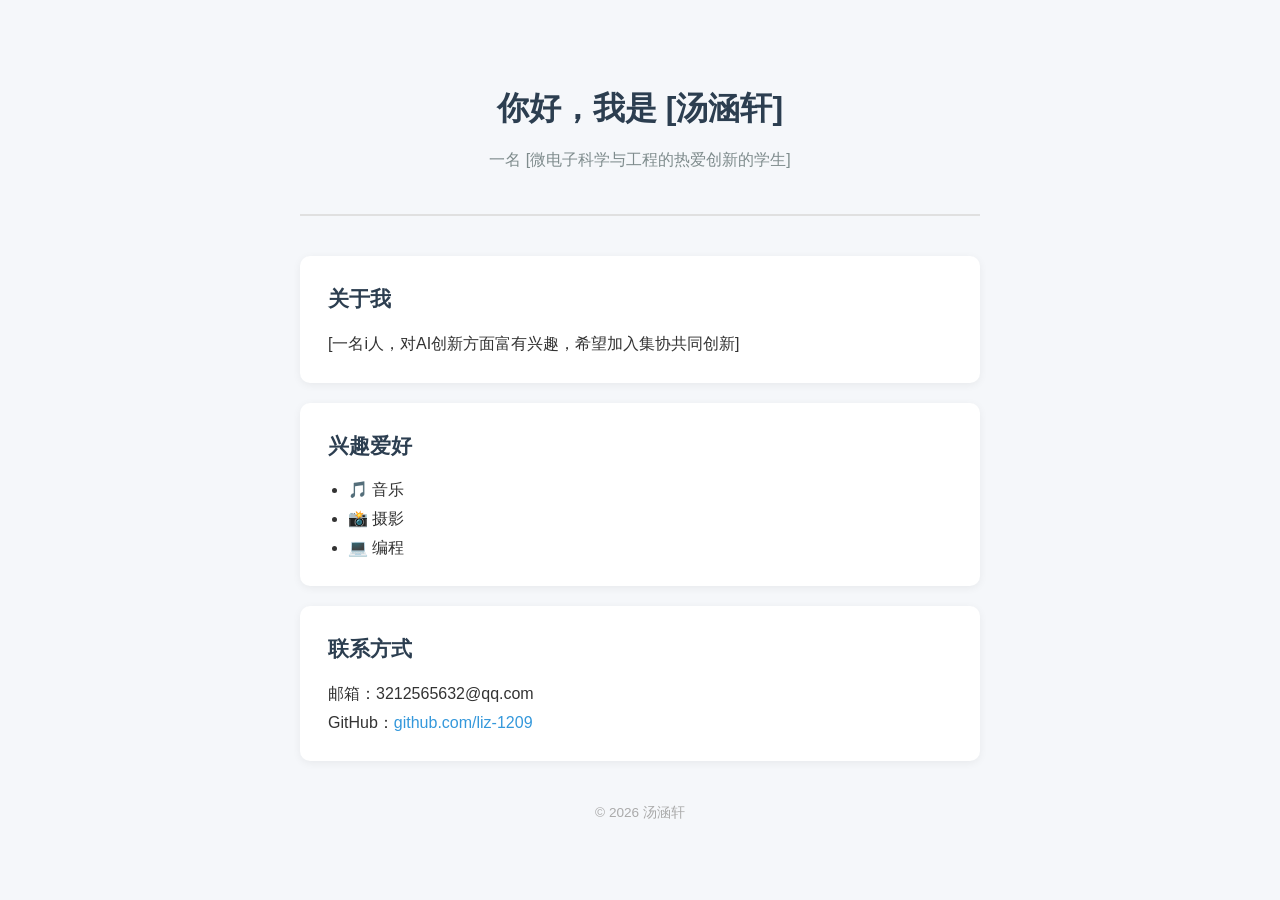
==== index.html @ 890c4b35 "Add files via upload" ====
<!DOCTYPE html>
<html lang="zh-CN">
<head>
    <meta charset="UTF-8">
    <meta name="viewport" content="width=device-width, initial-scale=1.0">
    <title>汤涵轩 - 个人主页</title>
    <link rel="stylesheet" href="style.css">
</head>
<body>
    <header>
        <h1>你好，我是 [汤涵轩]</h1>
        <p>一名 [微电子科学与工程的热爱创新的学生]</p >
    </header>

    <section id="about">
        <h2>关于我</h2>
        <p>[一名i人，对AI创新方面富有兴趣，希望加入集协共同创新]</p >
    </section>

    <section id="interests">
        <h2>兴趣爱好</h2>
        <ul>
            <li>🎵 音乐</li>
            <li>📸 摄影</li>
            <li>💻 编程</li>
        </ul>
    </section>

    <section id="contact">
        <h2>联系方式</h2>
        <p>邮箱：3212565632@qq.com</p >
        <p>GitHub：<a href=" ">github.com/liz-1209</a ></p >
    </section>

    <footer>
        <p>© 2026 汤涵轩</p >
    </footer>
</body>
</html>
---- style.css ----
/* 全局重置 */
* {
    margin: 0;
    padding: 0;
    box-sizing: border-box;
}

body {
    font-family: "Microsoft YaHei", Arial, sans-serif;
    background: #f5f7fa;
    color: #333;
    line-height: 1.8;
    max-width: 720px;
    margin: 0 auto;
    padding: 40px 20px;
}

/* 头部区域 */
header {
    text-align: center;
    padding: 40px 0;
    border-bottom: 2px solid #e0e0e0;
    margin-bottom: 40px;
}

header h1 {
    font-size: 2em;
    color: #2c3e50;
    margin-bottom: 8px;
}

header p {
    color: #7f8c8d;
}

/* 各个板块 */
section {
    background: #fff;
    padding: 24px 28px;
    border-radius: 10px;
    margin-bottom: 20px;
    box-shadow: 0 2px 8px rgba(0, 0, 0, 0.06);
}

section h2 {
    font-size: 1.3em;
    color: #2c3e50;
    margin-bottom: 12px;
}

section ul {
    padding-left: 20px;
}

section a {
    color: #3498db;
    text-decoration: none;
}

section a:hover {
    text-decoration: underline;
}

/* 页脚 */
footer {
    text-align: center;
    color: #aaa;
    font-size: 0.85em;
    margin-top: 40px;
}
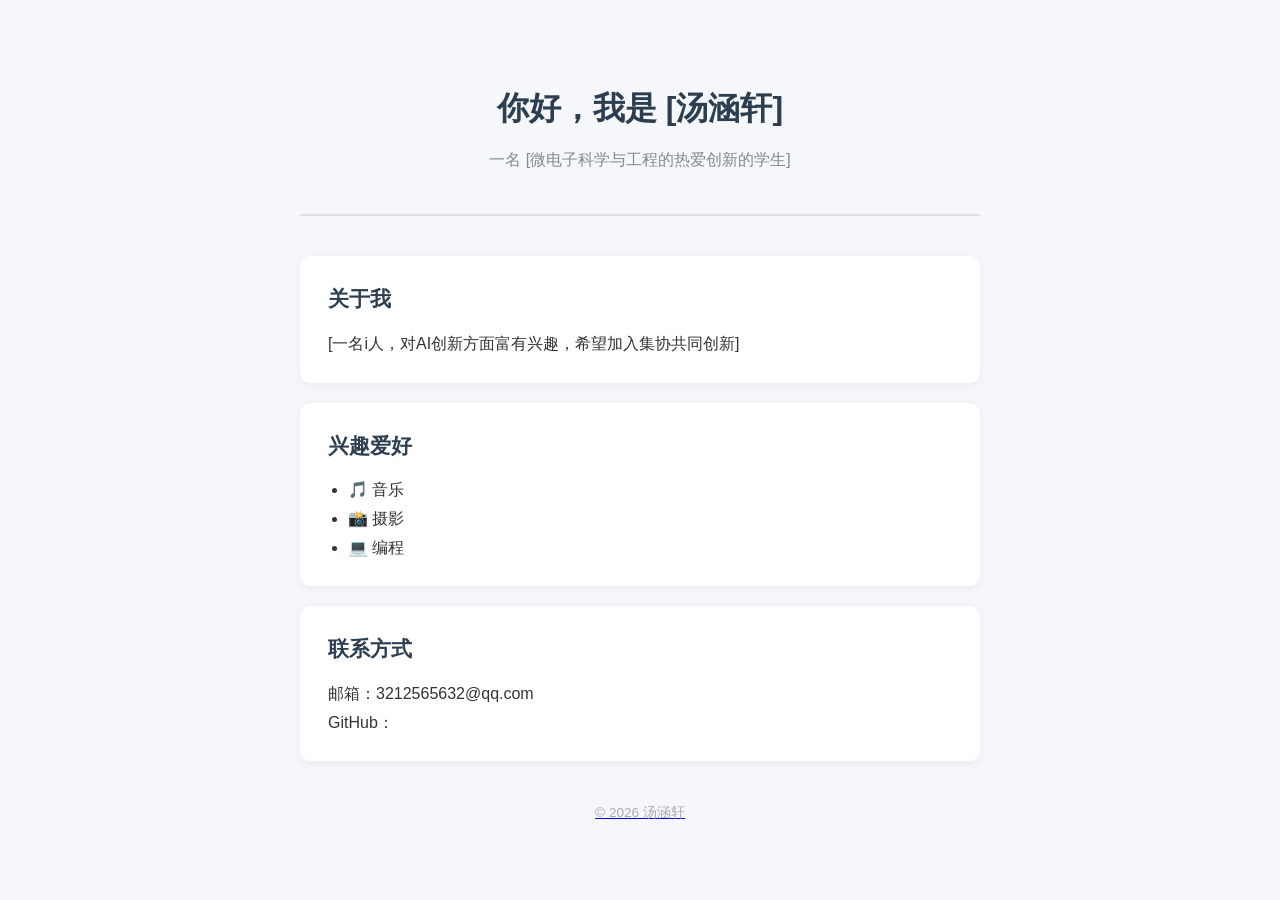
==== commit d48d2f78: "Fix HTML encoding issues in index.html" ====
--- a/index.html
+++ b/index.html
@@ -29,11 +29,11 @@
     <section id="contact">
         <h2>联系方式</h2>
         <p>邮箱：3212565632@qq.com</p >
-        <p>GitHub：<a href=" ">github.com/liz-1209</a ></p >
+        <p>GitHub：<a href=https：//github.com/liz-1209</a ></p >
     </section>
 
     <footer>
         <p>© 2026 汤涵轩</p >
     </footer>
 </body>
-</html>+</html>
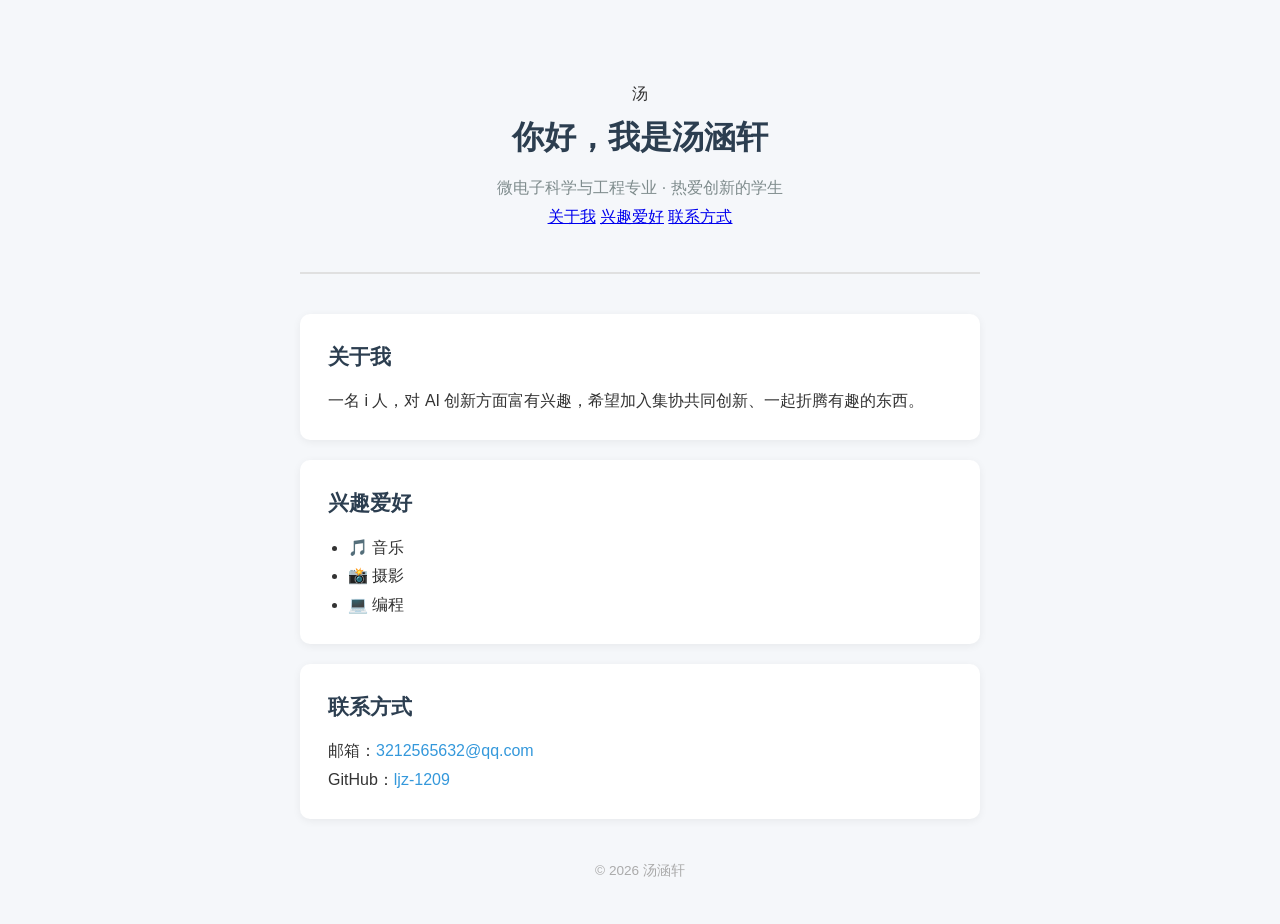
==== commit a89fb6dd: "????: fix GitHub link, restyle page" ====
--- a/index.html
+++ b/index.html
@@ -1,39 +1,47 @@
-<!DOCTYPE html>
-<html lang="zh-CN">
-<head>
-    <meta charset="UTF-8">
-    <meta name="viewport" content="width=device-width, initial-scale=1.0">
-    <title>汤涵轩 - 个人主页</title>
-    <link rel="stylesheet" href="style.css">
-</head>
-<body>
-    <header>
-        <h1>你好，我是 [汤涵轩]</h1>
-        <p>一名 [微电子科学与工程的热爱创新的学生]</p >
-    </header>
-
-    <section id="about">
-        <h2>关于我</h2>
-        <p>[一名i人，对AI创新方面富有兴趣，希望加入集协共同创新]</p >
-    </section>
-
-    <section id="interests">
-        <h2>兴趣爱好</h2>
-        <ul>
-            <li>🎵 音乐</li>
-            <li>📸 摄影</li>
-            <li>💻 编程</li>
-        </ul>
-    </section>
-
-    <section id="contact">
-        <h2>联系方式</h2>
-        <p>邮箱：3212565632@qq.com</p >
-        <p>GitHub：<a href=https：//github.com/liz-1209</a ></p >
-    </section>
-
-    <footer>
-        <p>© 2026 汤涵轩</p >
-    </footer>
-</body>
-</html>
+<!DOCTYPE html>
+<html lang="zh-CN">
+<head>
+    <meta charset="UTF-8">
+    <meta name="viewport" content="width=device-width, initial-scale=1.0">
+    <title>汤涵轩 - 个人主页</title>
+    <link rel="stylesheet" href="style.css">
+</head>
+<body>
+    <header class="hero">
+        <div class="avatar">汤</div>
+        <h1>你好，我是汤涵轩</h1>
+        <p class="subtitle">微电子科学与工程专业 · 热爱创新的学生</p>
+        <nav class="nav">
+            <a href="#about">关于我</a>
+            <a href="#interests">兴趣爱好</a>
+            <a href="#contact">联系方式</a>
+        </nav>
+    </header>
+
+    <main>
+        <section id="about" class="card">
+            <h2>关于我</h2>
+            <p>一名 i 人，对 AI 创新方面富有兴趣，希望加入集协共同创新、一起折腾有趣的东西。</p>
+        </section>
+
+        <section id="interests" class="card">
+            <h2>兴趣爱好</h2>
+            <ul class="hobby-list">
+                <li>🎵 音乐</li>
+                <li>📸 摄影</li>
+                <li>💻 编程</li>
+            </ul>
+        </section>
+
+        <section id="contact" class="card">
+            <h2>联系方式</h2>
+            <p>邮箱：<a href="mailto:3212565632@qq.com">3212565632@qq.com</a></p>
+            <p>GitHub：<a href="https://github.com/ljz-1209" target="_blank" rel="noopener">ljz-1209</a></p>
+        </section>
+    </main>
+
+    <footer>
+        <p>© 2026 汤涵轩</p>
+    </footer>
+</body>
+</html>
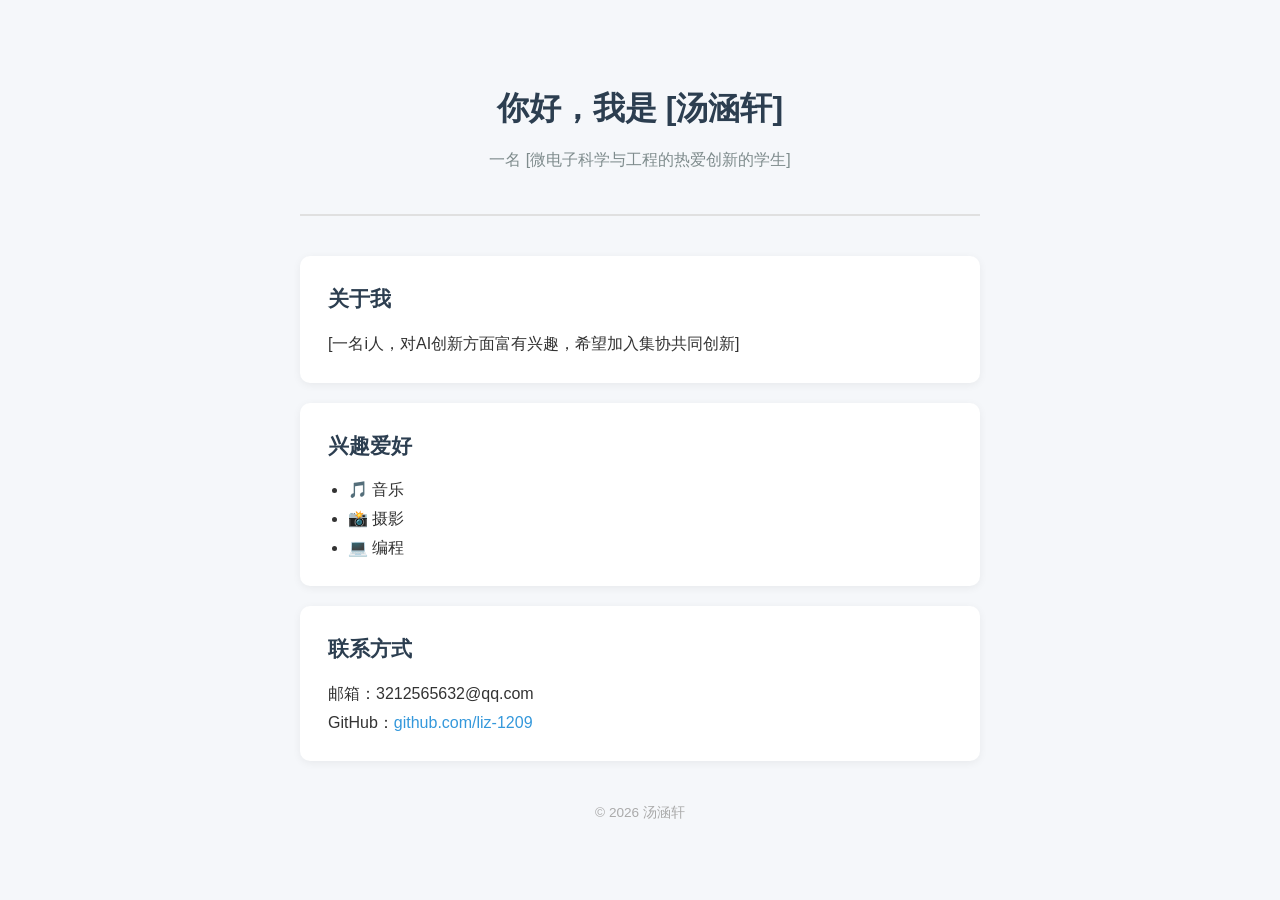
==== commit 05a56cc5: "chore: 首次提交，加入已有作品" ====
--- a/index.html
+++ b/index.html
@@ -7,41 +7,33 @@
     <link rel="stylesheet" href="style.css">
 </head>
 <body>
-    <header class="hero">
-        <div class="avatar">汤</div>
-        <h1>你好，我是汤涵轩</h1>
-        <p class="subtitle">微电子科学与工程专业 · 热爱创新的学生</p>
-        <nav class="nav">
-            <a href="#about">关于我</a>
-            <a href="#interests">兴趣爱好</a>
-            <a href="#contact">联系方式</a>
-        </nav>
+    <header>
+        <h1>你好，我是 [汤涵轩]</h1>
+        <p>一名 [微电子科学与工程的热爱创新的学生]</p >
     </header>
 
-    <main>
-        <section id="about" class="card">
-            <h2>关于我</h2>
-            <p>一名 i 人，对 AI 创新方面富有兴趣，希望加入集协共同创新、一起折腾有趣的东西。</p>
-        </section>
+    <section id="about">
+        <h2>关于我</h2>
+        <p>[一名i人，对AI创新方面富有兴趣，希望加入集协共同创新]</p >
+    </section>
 
-        <section id="interests" class="card">
-            <h2>兴趣爱好</h2>
-            <ul class="hobby-list">
-                <li>🎵 音乐</li>
-                <li>📸 摄影</li>
-                <li>💻 编程</li>
-            </ul>
-        </section>
+    <section id="interests">
+        <h2>兴趣爱好</h2>
+        <ul>
+            <li>🎵 音乐</li>
+            <li>📸 摄影</li>
+            <li>💻 编程</li>
+        </ul>
+    </section>
 
-        <section id="contact" class="card">
-            <h2>联系方式</h2>
-            <p>邮箱：<a href="mailto:3212565632@qq.com">3212565632@qq.com</a></p>
-            <p>GitHub：<a href="https://github.com/ljz-1209" target="_blank" rel="noopener">ljz-1209</a></p>
-        </section>
-    </main>
+    <section id="contact">
+        <h2>联系方式</h2>
+        <p>邮箱：3212565632@qq.com</p >
+        <p>GitHub：<a href=" ">github.com/liz-1209</a ></p >
+    </section>
 
     <footer>
-        <p>© 2026 汤涵轩</p>
+        <p>© 2026 汤涵轩</p >
     </footer>
 </body>
-</html>
+</html>
--- a/style.css
+++ b/style.css
@@ -1,70 +1,70 @@
-/* 全局重置 */
-* {
-    margin: 0;
-    padding: 0;
-    box-sizing: border-box;
-}
-
-body {
-    font-family: "Microsoft YaHei", Arial, sans-serif;
-    background: #f5f7fa;
-    color: #333;
-    line-height: 1.8;
-    max-width: 720px;
-    margin: 0 auto;
-    padding: 40px 20px;
-}
-
-/* 头部区域 */
-header {
-    text-align: center;
-    padding: 40px 0;
-    border-bottom: 2px solid #e0e0e0;
-    margin-bottom: 40px;
-}
-
-header h1 {
-    font-size: 2em;
-    color: #2c3e50;
-    margin-bottom: 8px;
-}
-
-header p {
-    color: #7f8c8d;
-}
-
-/* 各个板块 */
-section {
-    background: #fff;
-    padding: 24px 28px;
-    border-radius: 10px;
-    margin-bottom: 20px;
-    box-shadow: 0 2px 8px rgba(0, 0, 0, 0.06);
-}
-
-section h2 {
-    font-size: 1.3em;
-    color: #2c3e50;
-    margin-bottom: 12px;
-}
-
-section ul {
-    padding-left: 20px;
-}
-
-section a {
-    color: #3498db;
-    text-decoration: none;
-}
-
-section a:hover {
-    text-decoration: underline;
-}
-
-/* 页脚 */
-footer {
-    text-align: center;
-    color: #aaa;
-    font-size: 0.85em;
-    margin-top: 40px;
+/* 全局重置 */
+* {
+    margin: 0;
+    padding: 0;
+    box-sizing: border-box;
+}
+
+body {
+    font-family: "Microsoft YaHei", Arial, sans-serif;
+    background: #f5f7fa;
+    color: #333;
+    line-height: 1.8;
+    max-width: 720px;
+    margin: 0 auto;
+    padding: 40px 20px;
+}
+
+/* 头部区域 */
+header {
+    text-align: center;
+    padding: 40px 0;
+    border-bottom: 2px solid #e0e0e0;
+    margin-bottom: 40px;
+}
+
+header h1 {
+    font-size: 2em;
+    color: #2c3e50;
+    margin-bottom: 8px;
+}
+
+header p {
+    color: #7f8c8d;
+}
+
+/* 各个板块 */
+section {
+    background: #fff;
+    padding: 24px 28px;
+    border-radius: 10px;
+    margin-bottom: 20px;
+    box-shadow: 0 2px 8px rgba(0, 0, 0, 0.06);
+}
+
+section h2 {
+    font-size: 1.3em;
+    color: #2c3e50;
+    margin-bottom: 12px;
+}
+
+section ul {
+    padding-left: 20px;
+}
+
+section a {
+    color: #3498db;
+    text-decoration: none;
+}
+
+section a:hover {
+    text-decoration: underline;
+}
+
+/* 页脚 */
+footer {
+    text-align: center;
+    color: #aaa;
+    font-size: 0.85em;
+    margin-top: 40px;
 }
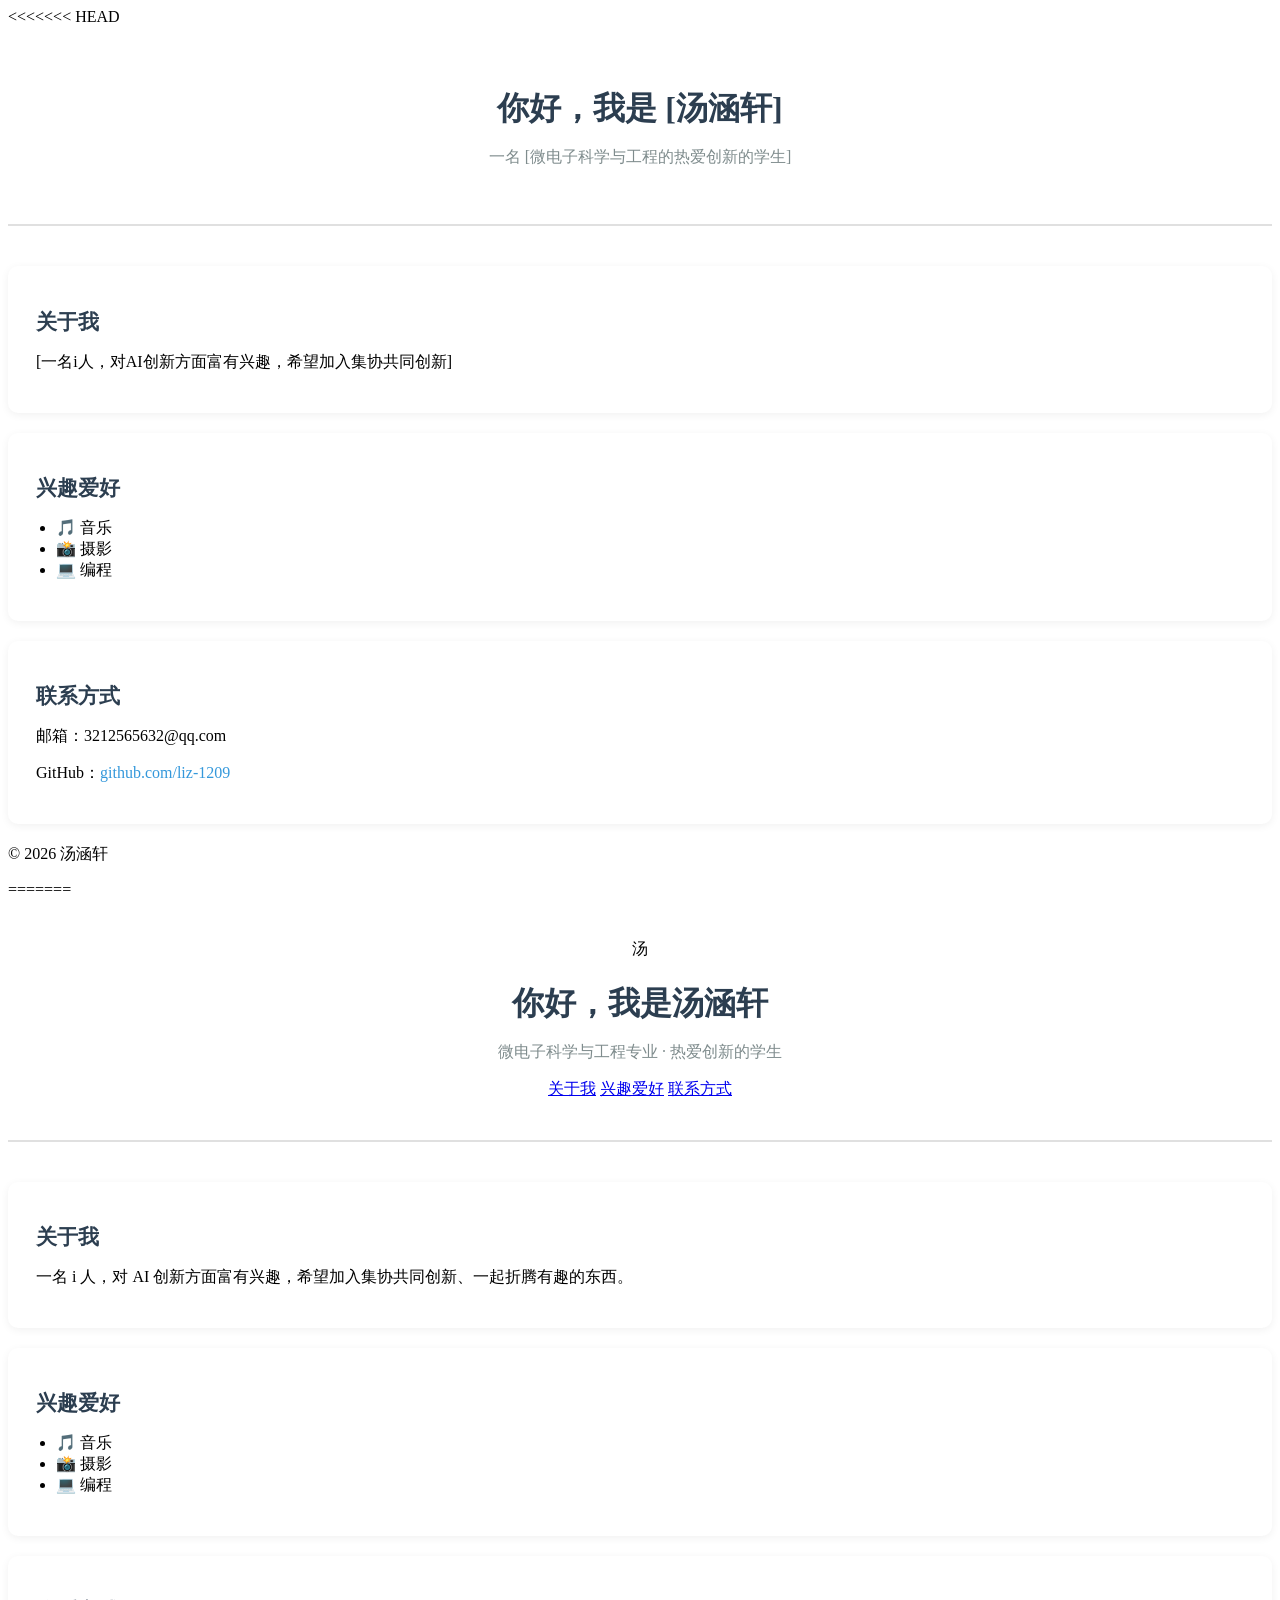
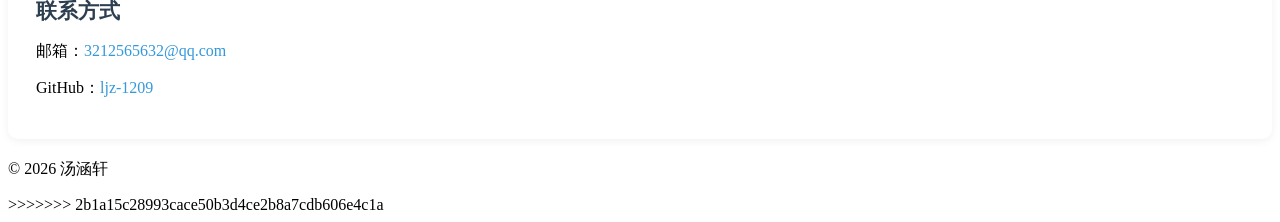
==== commit c3653667: "fix: 解决本地与远程的代码冲突" ====
--- a/index.html
+++ b/index.html
@@ -7,6 +7,7 @@
     <link rel="stylesheet" href="style.css">
 </head>
 <body>
+<<<<<<< HEAD
     <header>
         <h1>你好，我是 [汤涵轩]</h1>
         <p>一名 [微电子科学与工程的热爱创新的学生]</p >
@@ -36,4 +37,44 @@
         <p>© 2026 汤涵轩</p >
     </footer>
 </body>
-</html>+</html>
+=======
+    <header class="hero">
+        <div class="avatar">汤</div>
+        <h1>你好，我是汤涵轩</h1>
+        <p class="subtitle">微电子科学与工程专业 · 热爱创新的学生</p>
+        <nav class="nav">
+            <a href="#about">关于我</a>
+            <a href="#interests">兴趣爱好</a>
+            <a href="#contact">联系方式</a>
+        </nav>
+    </header>
+
+    <main>
+        <section id="about" class="card">
+            <h2>关于我</h2>
+            <p>一名 i 人，对 AI 创新方面富有兴趣，希望加入集协共同创新、一起折腾有趣的东西。</p>
+        </section>
+
+        <section id="interests" class="card">
+            <h2>兴趣爱好</h2>
+            <ul class="hobby-list">
+                <li>🎵 音乐</li>
+                <li>📸 摄影</li>
+                <li>💻 编程</li>
+            </ul>
+        </section>
+
+        <section id="contact" class="card">
+            <h2>联系方式</h2>
+            <p>邮箱：<a href="mailto:3212565632@qq.com">3212565632@qq.com</a></p>
+            <p>GitHub：<a href="https://github.com/ljz-1209" target="_blank" rel="noopener">ljz-1209</a></p>
+        </section>
+    </main>
+
+    <footer>
+        <p>© 2026 汤涵轩</p>
+    </footer>
+</body>
+</html>
+>>>>>>> 2b1a15c28993cace50b3d4ce2b8a7cdb606e4c1a
--- a/style.css
+++ b/style.css
@@ -1,10 +1,14 @@
+<<<<<<< HEAD
 /* 全局重置 */
+=======
+>>>>>>> 2b1a15c28993cace50b3d4ce2b8a7cdb606e4c1a
 * {
     margin: 0;
     padding: 0;
     box-sizing: border-box;
 }
 
+<<<<<<< HEAD
 body {
     font-family: "Microsoft YaHei", Arial, sans-serif;
     background: #f5f7fa;
@@ -58,13 +62,149 @@
 }
 
 section a:hover {
+=======
+:root {
+    --bg: #f4f6fb;
+    --card: #ffffff;
+    --text: #2b2f3a;
+    --muted: #6b7280;
+    --primary: #4f6df5;
+    --primary-dark: #3b55d9;
+}
+
+body {
+    font-family: "PingFang SC", "Microsoft YaHei", "Segoe UI", sans-serif;
+    background: var(--bg);
+    color: var(--text);
+    line-height: 1.7;
+}
+
+/* 顶部横幅 */
+.hero {
+    background: linear-gradient(135deg, #4f6df5, #7b5cf0, #9a4ff0);
+    color: #fff;
+    text-align: center;
+    padding: 64px 20px 48px;
+}
+
+.avatar {
+    width: 84px;
+    height: 84px;
+    margin: 0 auto 16px;
+    border-radius: 50%;
+    background: rgba(255, 255, 255, 0.2);
+    border: 2px solid rgba(255, 255, 255, 0.6);
+    display: flex;
+    align-items: center;
+    justify-content: center;
+    font-size: 36px;
+    font-weight: 600;
+}
+
+.hero h1 {
+    font-size: 30px;
+    margin-bottom: 8px;
+}
+
+.subtitle {
+    opacity: 0.9;
+    font-size: 16px;
+}
+
+.nav {
+    margin-top: 24px;
+}
+
+.nav a {
+    color: #fff;
+    text-decoration: none;
+    margin: 0 12px;
+    padding: 6px 14px;
+    border-radius: 20px;
+    background: rgba(255, 255, 255, 0.15);
+    transition: background 0.2s;
+}
+
+.nav a:hover {
+    background: rgba(255, 255, 255, 0.3);
+}
+
+/* 内容卡片 */
+main {
+    max-width: 720px;
+    margin: -24px auto 0;
+    padding: 0 20px 40px;
+    display: flex;
+    flex-direction: column;
+    gap: 20px;
+}
+
+.card {
+    background: var(--card);
+    border-radius: 14px;
+    padding: 26px 28px;
+    box-shadow: 0 4px 16px rgba(31, 41, 92, 0.08);
+}
+
+.card h2 {
+    font-size: 20px;
+    color: var(--primary);
+    margin-bottom: 12px;
+}
+
+.hobby-list {
+    list-style: none;
+    display: flex;
+    gap: 12px;
+    flex-wrap: wrap;
+}
+
+.hobby-list li {
+    background: #eef1fe;
+    color: var(--primary-dark);
+    padding: 8px 18px;
+    border-radius: 20px;
+    font-size: 15px;
+}
+
+/* 链接 */
+a {
+    color: var(--primary);
+    text-decoration: none;
+}
+
+a:hover {
+>>>>>>> 2b1a15c28993cace50b3d4ce2b8a7cdb606e4c1a
     text-decoration: underline;
 }
 
 /* 页脚 */
 footer {
     text-align: center;
+<<<<<<< HEAD
     color: #aaa;
     font-size: 0.85em;
     margin-top: 40px;
-}+}
+=======
+    color: var(--muted);
+    padding: 20px 0 32px;
+    font-size: 14px;
+}
+
+/* 手机端适配 */
+@media (max-width: 480px) {
+    .hero h1 {
+        font-size: 24px;
+    }
+
+    .nav a {
+        display: inline-block;
+        margin: 6px 6px;
+    }
+
+    .card {
+        padding: 20px;
+    }
+}
+>>>>>>> 2b1a15c28993cace50b3d4ce2b8a7cdb606e4c1a
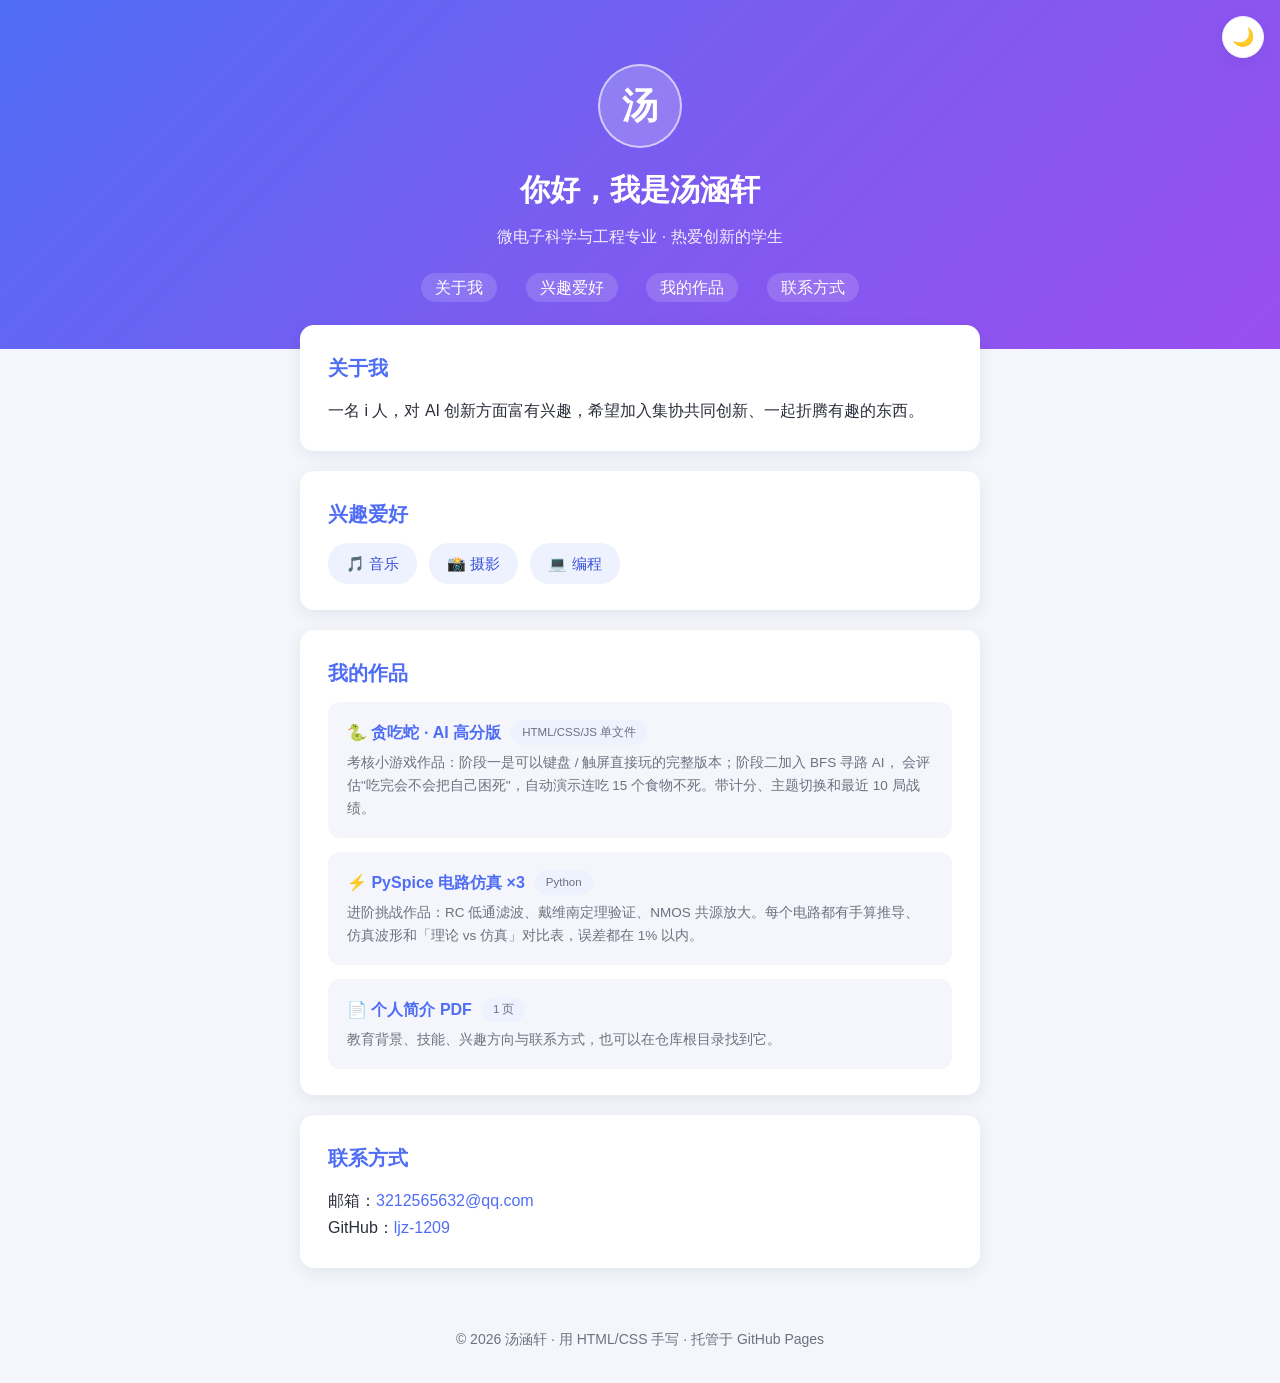
==== commit 2752f3b2: "改版个人主页，修正简介 PDF 里的用户名" ====
--- a/index.html
+++ b/index.html
@@ -1,44 +1,25 @@
 <!DOCTYPE html>
-<html lang="zh-CN">
+<html lang="zh-CN" data-theme="light">
 <head>
     <meta charset="UTF-8">
     <meta name="viewport" content="width=device-width, initial-scale=1.0">
     <title>汤涵轩 - 个人主页</title>
     <link rel="stylesheet" href="style.css">
+    <script>
+        // 渲染前恢复主题，避免刷新闪烁
+        (function () {
+            try {
+                var t = localStorage.getItem('site_theme');
+                if (t === 'light' || t === 'dark') {
+                    document.documentElement.dataset.theme = t;
+                }
+            } catch (e) { }
+        })();
+    </script>
 </head>
 <body>
-<<<<<<< HEAD
-    <header>
-        <h1>你好，我是 [汤涵轩]</h1>
-        <p>一名 [微电子科学与工程的热爱创新的学生]</p >
-    </header>
+    <button class="theme-btn" id="themeBtn" title="切换深色 / 浅色">🌙</button>
 
-    <section id="about">
-        <h2>关于我</h2>
-        <p>[一名i人，对AI创新方面富有兴趣，希望加入集协共同创新]</p >
-    </section>
-
-    <section id="interests">
-        <h2>兴趣爱好</h2>
-        <ul>
-            <li>🎵 音乐</li>
-            <li>📸 摄影</li>
-            <li>💻 编程</li>
-        </ul>
-    </section>
-
-    <section id="contact">
-        <h2>联系方式</h2>
-        <p>邮箱：3212565632@qq.com</p >
-        <p>GitHub：<a href=" ">github.com/liz-1209</a ></p >
-    </section>
-
-    <footer>
-        <p>© 2026 汤涵轩</p >
-    </footer>
-</body>
-</html>
-=======
     <header class="hero">
         <div class="avatar">汤</div>
         <h1>你好，我是汤涵轩</h1>
@@ -46,6 +27,7 @@
         <nav class="nav">
             <a href="#about">关于我</a>
             <a href="#interests">兴趣爱好</a>
+            <a href="#projects">我的作品</a>
             <a href="#contact">联系方式</a>
         </nav>
     </header>
@@ -65,6 +47,26 @@
             </ul>
         </section>
 
+        <section id="projects" class="card">
+            <h2>我的作品</h2>
+            <div class="project-list">
+                <a class="project" href="games/snake.html">
+                    <div class="project-title">🐍 贪吃蛇 · AI 高分版 <span class="tag">HTML/CSS/JS 单文件</span></div>
+                    <p>考核小游戏作品：阶段一是可以键盘 / 触屏直接玩的完整版本；阶段二加入 BFS 寻路 AI，
+                       会评估"吃完会不会把自己困死"，自动演示连吃 15 个食物不死。带计分、主题切换和最近 10 局战绩。</p>
+                </a>
+                <a class="project" href="https://github.com/ljz-1209/ljz-1209.github.io/tree/main/pyspice">
+                    <div class="project-title">⚡ PySpice 电路仿真 ×3 <span class="tag">Python</span></div>
+                    <p>进阶挑战作品：RC 低通滤波、戴维南定理验证、NMOS 共源放大。每个电路都有手算推导、
+                       仿真波形和「理论 vs 仿真」对比表，误差都在 1% 以内。</p>
+                </a>
+                <a class="project" href="个人简介/汤涵轩-个人简介.pdf">
+                    <div class="project-title">📄 个人简介 PDF <span class="tag">1 页</span></div>
+                    <p>教育背景、技能、兴趣方向与联系方式，也可以在仓库根目录找到它。</p>
+                </a>
+            </div>
+        </section>
+
         <section id="contact" class="card">
             <h2>联系方式</h2>
             <p>邮箱：<a href="mailto:3212565632@qq.com">3212565632@qq.com</a></p>
@@ -73,8 +75,25 @@
     </main>
 
     <footer>
-        <p>© 2026 汤涵轩</p>
+        <p>© 2026 汤涵轩 · 用 HTML/CSS 手写 · 托管于 GitHub Pages</p>
     </footer>
+
+    <script>
+        // 深色 / 浅色切换，刷新后保留（localStorage）
+        const btn = document.getElementById('themeBtn');
+        const root = document.documentElement;
+
+        function applyTheme(t) {
+            root.dataset.theme = t;
+            btn.textContent = t === 'dark' ? '☀️' : '🌙';
+        }
+        applyTheme(root.dataset.theme === 'dark' ? 'dark' : 'light');
+
+        btn.addEventListener('click', () => {
+            const next = root.dataset.theme === 'dark' ? 'light' : 'dark';
+            applyTheme(next);
+            try { localStorage.setItem('site_theme', next); } catch (e) { }
+        });
+    </script>
 </body>
 </html>
->>>>>>> 2b1a15c28993cace50b3d4ce2b8a7cdb606e4c1a
--- a/style.css
+++ b/style.css
@@ -1,75 +1,31 @@
-<<<<<<< HEAD
-/* 全局重置 */
-=======
->>>>>>> 2b1a15c28993cace50b3d4ce2b8a7cdb606e4c1a
 * {
     margin: 0;
     padding: 0;
     box-sizing: border-box;
 }
 
-<<<<<<< HEAD
-body {
-    font-family: "Microsoft YaHei", Arial, sans-serif;
-    background: #f5f7fa;
-    color: #333;
-    line-height: 1.8;
-    max-width: 720px;
-    margin: 0 auto;
-    padding: 40px 20px;
-}
-
-/* 头部区域 */
-header {
-    text-align: center;
-    padding: 40px 0;
-    border-bottom: 2px solid #e0e0e0;
-    margin-bottom: 40px;
-}
-
-header h1 {
-    font-size: 2em;
-    color: #2c3e50;
-    margin-bottom: 8px;
-}
-
-header p {
-    color: #7f8c8d;
-}
-
-/* 各个板块 */
-section {
-    background: #fff;
-    padding: 24px 28px;
-    border-radius: 10px;
-    margin-bottom: 20px;
-    box-shadow: 0 2px 8px rgba(0, 0, 0, 0.06);
-}
-
-section h2 {
-    font-size: 1.3em;
-    color: #2c3e50;
-    margin-bottom: 12px;
-}
-
-section ul {
-    padding-left: 20px;
-}
-
-section a {
-    color: #3498db;
-    text-decoration: none;
-}
-
-section a:hover {
-=======
-:root {
+/* ===== 主题变量：浅色为默认，深色一键切换（刷新后由 localStorage 保留） ===== */
+:root,
+[data-theme="light"] {
     --bg: #f4f6fb;
     --card: #ffffff;
     --text: #2b2f3a;
     --muted: #6b7280;
     --primary: #4f6df5;
     --primary-dark: #3b55d9;
+    --chip-bg: #eef1fe;
+    --shadow: 0 4px 16px rgba(31, 41, 92, 0.08);
+}
+
+[data-theme="dark"] {
+    --bg: #14171f;
+    --card: #1d2230;
+    --text: #e6e9f0;
+    --muted: #9aa3b5;
+    --primary: #7d93ff;
+    --primary-dark: #9aaaff;
+    --chip-bg: #262d40;
+    --shadow: 0 4px 16px rgba(0, 0, 0, 0.35);
 }
 
 body {
@@ -77,6 +33,29 @@
     background: var(--bg);
     color: var(--text);
     line-height: 1.7;
+    transition: background 0.25s, color 0.25s;
+}
+
+/* 主题切换按钮 */
+.theme-btn {
+    position: fixed;
+    top: 16px;
+    right: 16px;
+    width: 42px;
+    height: 42px;
+    border-radius: 50%;
+    border: 1px solid var(--chip-bg);
+    background: var(--card);
+    color: var(--text);
+    font-size: 18px;
+    cursor: pointer;
+    box-shadow: var(--shadow);
+    z-index: 10;
+    transition: transform 0.2s;
+}
+
+.theme-btn:hover {
+    transform: scale(1.1);
 }
 
 /* 顶部横幅 */
@@ -143,7 +122,8 @@
     background: var(--card);
     border-radius: 14px;
     padding: 26px 28px;
-    box-shadow: 0 4px 16px rgba(31, 41, 92, 0.08);
+    box-shadow: var(--shadow);
+    transition: background 0.25s;
 }
 
 .card h2 {
@@ -160,13 +140,64 @@
 }
 
 .hobby-list li {
-    background: #eef1fe;
+    background: var(--chip-bg);
     color: var(--primary-dark);
     padding: 8px 18px;
     border-radius: 20px;
     font-size: 15px;
 }
 
+/* 作品展示卡片 */
+.project-list {
+    display: flex;
+    flex-direction: column;
+    gap: 14px;
+}
+
+.project {
+    display: block;
+    background: var(--bg);
+    border: 1px solid transparent;
+    border-radius: 12px;
+    padding: 16px 18px;
+    color: var(--text);
+    text-decoration: none;
+    transition: transform 0.2s, border-color 0.2s, box-shadow 0.2s;
+}
+
+.project:hover {
+    transform: translateY(-3px);
+    border-color: var(--primary);
+    box-shadow: 0 8px 20px rgba(79, 109, 245, 0.15);
+    text-decoration: none;
+}
+
+.project-title {
+    font-size: 16px;
+    font-weight: 700;
+    color: var(--primary);
+    margin-bottom: 6px;
+    display: flex;
+    align-items: center;
+    gap: 10px;
+    flex-wrap: wrap;
+}
+
+.project .tag {
+    font-size: 11.5px;
+    font-weight: 500;
+    color: var(--muted);
+    border: 1px solid var(--chip-bg);
+    background: var(--chip-bg);
+    padding: 2px 10px;
+    border-radius: 999px;
+}
+
+.project p {
+    font-size: 13.5px;
+    color: var(--muted);
+}
+
 /* 链接 */
 a {
     color: var(--primary);
@@ -174,19 +205,12 @@
 }
 
 a:hover {
->>>>>>> 2b1a15c28993cace50b3d4ce2b8a7cdb606e4c1a
     text-decoration: underline;
 }
 
 /* 页脚 */
 footer {
     text-align: center;
-<<<<<<< HEAD
-    color: #aaa;
-    font-size: 0.85em;
-    margin-top: 40px;
-}
-=======
     color: var(--muted);
     padding: 20px 0 32px;
     font-size: 14px;
@@ -207,4 +231,3 @@
         padding: 20px;
     }
 }
->>>>>>> 2b1a15c28993cace50b3d4ce2b8a7cdb606e4c1a
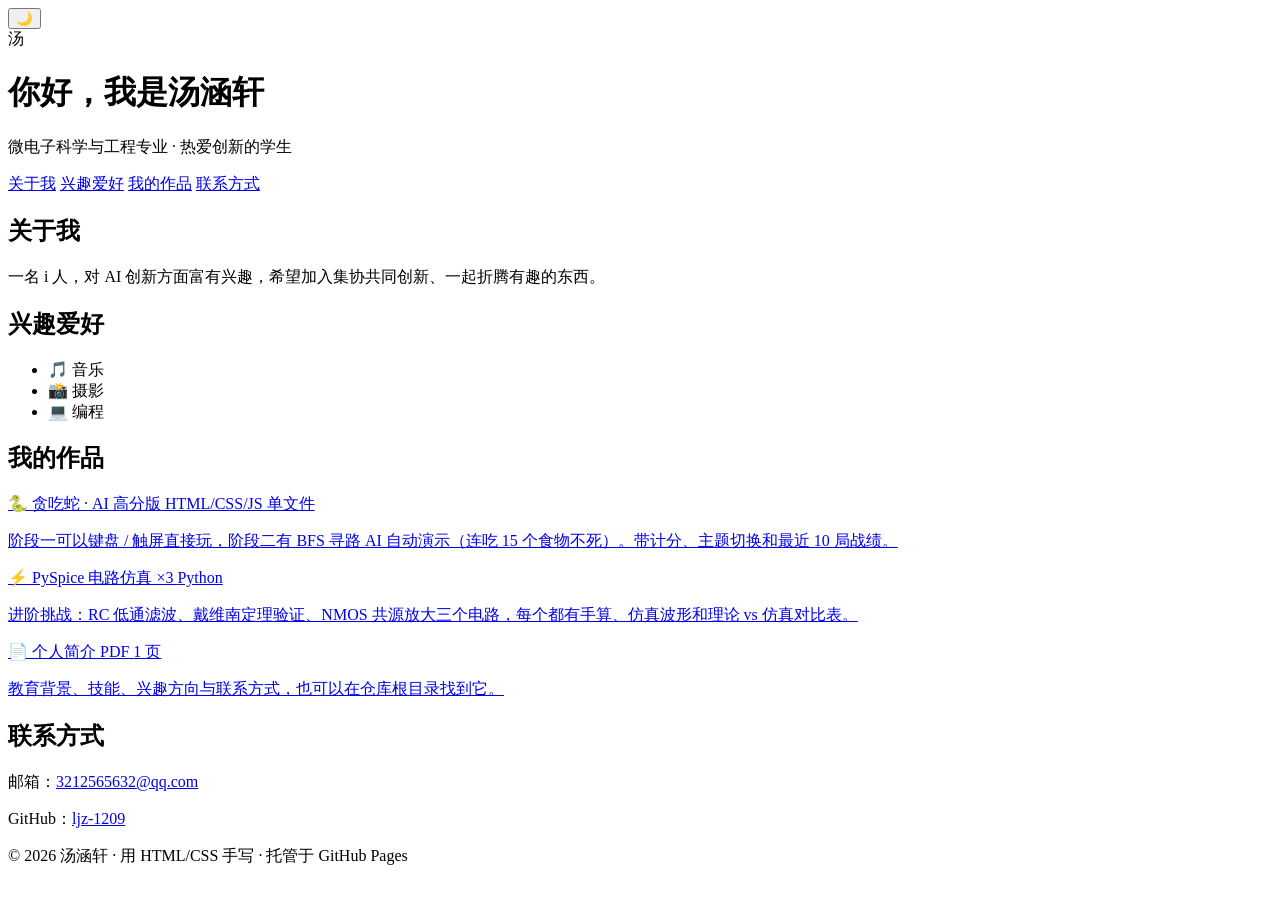
==== commit 254f485a: "README 行文润色，主页文案微调" ====
--- a/index.html
+++ b/index.html
@@ -52,13 +52,11 @@
             <div class="project-list">
                 <a class="project" href="games/snake.html">
                     <div class="project-title">🐍 贪吃蛇 · AI 高分版 <span class="tag">HTML/CSS/JS 单文件</span></div>
-                    <p>考核小游戏作品：阶段一是可以键盘 / 触屏直接玩的完整版本；阶段二加入 BFS 寻路 AI，
-                       会评估"吃完会不会把自己困死"，自动演示连吃 15 个食物不死。带计分、主题切换和最近 10 局战绩。</p>
+                    <p>阶段一可以键盘 / 触屏直接玩，阶段二有 BFS 寻路 AI 自动演示（连吃 15 个食物不死）。带计分、主题切换和最近 10 局战绩。</p>
                 </a>
                 <a class="project" href="https://github.com/ljz-1209/ljz-1209.github.io/tree/main/pyspice">
                     <div class="project-title">⚡ PySpice 电路仿真 ×3 <span class="tag">Python</span></div>
-                    <p>进阶挑战作品：RC 低通滤波、戴维南定理验证、NMOS 共源放大。每个电路都有手算推导、
-                       仿真波形和「理论 vs 仿真」对比表，误差都在 1% 以内。</p>
+                    <p>进阶挑战：RC 低通滤波、戴维南定理验证、NMOS 共源放大三个电路，每个都有手算、仿真波形和理论 vs 仿真对比表。</p>
                 </a>
                 <a class="project" href="个人简介/汤涵轩-个人简介.pdf">
                     <div class="project-title">📄 个人简介 PDF <span class="tag">1 页</span></div>
